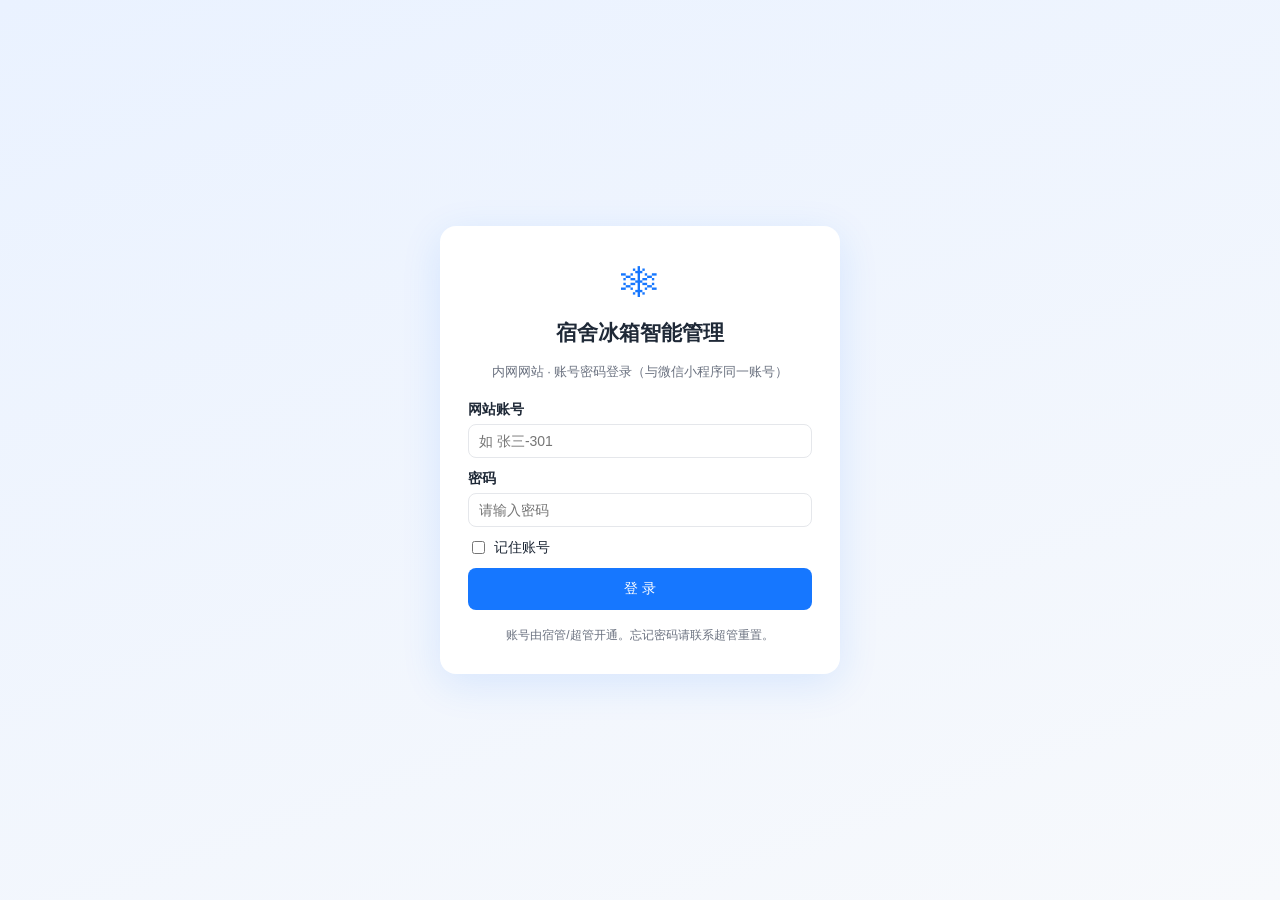
==== web/index.html @ 85faeb33 "新增独立网站前端与账号密码登录：web/ 原生HTML/JS 单页应用(学生+宿管/超管7个tab,扫码/CSV/盘点已适配浏览器)；后端 users 增网站账号列与 pbkdf2 口令,新增 web" ====
<!DOCTYPE html>
<html lang="zh-CN">
<head>
  <meta charset="UTF-8">
  <meta name="viewport" content="width=device-width, initial-scale=1">
  <title>宿舍冰箱智能管理</title>
  <link rel="stylesheet" href="style.css">
</head>
<body>
  <div id="app">
    <div id="loading" class="loading">加载中…</div>
  </div>
  <div id="toast" class="toast" hidden></div>

  <script src="config.js"></script>
  <script src="js/core.js"></script>
  <script src="js/scanner.js"></script>
  <script src="js/views/login.js"></script>
  <script src="js/views/student.js"></script>
  <script src="js/views/manager.js"></script>
  <script src="js/app.js"></script>
</body>
</html>
---- web/style.css ----
:root {
  --primary: #1677ff; --success: #22a06b; --danger: #ff4d4f; --warn: #faad14;
  --text: #1f2937; --muted: #6b7280; --border: #e5e7eb; --bg: #f5f7fa;
  --card: #fff; --radius: 12px; --shadow: 0 2px 10px rgba(0,0,0,.06);
}
* { box-sizing: border-box; }
body { margin: 0; font-family: -apple-system, "Microsoft YaHei", "PingFang SC", sans-serif;
  color: var(--text); background: var(--bg); font-size: 14px; line-height: 1.5; }
button, input, select, textarea { font-family: inherit; font-size: inherit; }
a { color: var(--primary); }
.loading { padding: 60px; text-align: center; color: var(--muted); }

/* 顶栏 */
.topbar { display: flex; align-items: center; gap: 18px; padding: 12px 22px; background: var(--card);
  border-bottom: 1px solid var(--border); position: sticky; top: 0; z-index: 20; }
.brand { font-size: 18px; font-weight: 700; color: var(--primary); }
.nav { display: flex; gap: 6px; flex: 1; }
.nav-item { border: 0; background: transparent; padding: 8px 16px; border-radius: 8px; cursor: pointer; color: var(--muted); }
.nav-item.on { background: #e8f1ff; color: var(--primary); font-weight: 600; }
.who { display: flex; align-items: center; gap: 8px; }
.badge { display: inline-block; padding: 2px 8px; border-radius: 99px; font-size: 12px; line-height: 1.6; }
.badge-blue { background: #e8f1ff; color: var(--primary); }
.badge-red { background: #fff1f0; color: var(--danger); }
.badge-yellow { background: #fffbe6; color: #b8860b; }
.badge-green { background: #eaf7f0; color: var(--success); }
.badge-gray { background: #f3f4f6; color: var(--muted); }

/* 布局 */
.wrap { max-width: 1180px; margin: 18px auto; padding: 0 16px; }
.grid { display: grid; gap: 14px; }
.g2 { grid-template-columns: repeat(2, 1fr); }
.g3 { grid-template-columns: repeat(3, 1fr); }
.g4 { grid-template-columns: repeat(4, 1fr); }
@media (max-width: 800px) { .g2, .g3, .g4 { grid-template-columns: 1fr; } }
.card { background: var(--card); border: 1px solid var(--border); border-radius: var(--radius);
  box-shadow: var(--shadow); padding: 16px; margin-bottom: 14px; }
.card-title { font-weight: 700; font-size: 15px; margin-bottom: 12px; display: flex; align-items: center; gap: 8px; }
.hd { display: flex; align-items: center; justify-content: space-between; gap: 10px; margin-bottom: 10px; }
.muted { color: var(--muted); font-size: 13px; }
.li-name { font-weight: 600; margin-bottom: 4px; }
.kv { padding: 10px 0; border-bottom: 1px dashed var(--border); }
.kv:last-child { border-bottom: 0; }
.empty { color: var(--muted); text-align: center; padding: 26px 0; }
.tabs { display: flex; gap: 6px; flex-wrap: wrap; margin-bottom: 14px; }
.tab { border: 1px solid var(--border); background: var(--card); padding: 7px 14px; border-radius: 8px; cursor: pointer; }
.tab.on, .tab.btn-on { border-color: var(--primary); color: var(--primary); background: #e8f1ff; }
.counts { display: flex; gap: 18px; flex-wrap: wrap; }

/* 按钮与表单 */
.btn { border: 1px solid transparent; border-radius: 8px; padding: 8px 14px; cursor: pointer;
  background: #f3f4f6; color: var(--text); }
.btn:hover { filter: brightness(.97); }
.btn:disabled { opacity: .55; cursor: not-allowed; }
.btn-primary { background: var(--primary); color: #fff; }
.btn-success { background: var(--success); color: #fff; }
.btn-danger { background: var(--danger); color: #fff; }
.btn-ghost { background: transparent; border-color: var(--border); }
.btn-sm { padding: 4px 10px; font-size: 12px; }
.btn-block { width: 100%; padding: 11px; margin-top: 6px; }
.btn-row { display: flex; gap: 8px; flex-wrap: wrap; margin-top: 10px; }
input, select, textarea { border: 1px solid var(--border); border-radius: 8px; padding: 8px 10px;
  background: #fff; color: var(--text); width: 100%; }
input:focus, select:focus, textarea:focus { outline: 2px solid #cfe0ff; border-color: var(--primary); }
label { display: block; margin: 10px 0 4px; font-weight: 600; }
.checkbox { display: flex; align-items: center; gap: 6px; font-weight: 400; }
.checkbox input { width: auto; }
.toolbar { display: flex; gap: 8px; flex-wrap: wrap; align-items: center; margin-bottom: 12px; }
.toolbar input, .toolbar select { width: auto; min-width: 130px; }

/* 表格 */
table { width: 100%; border-collapse: collapse; }
th, td { text-align: left; padding: 9px 8px; border-bottom: 1px solid var(--border); vertical-align: top; }
th { color: var(--muted); font-size: 12px; font-weight: 600; }
tr:last-child td { border-bottom: 0; }
.row-actions { display: flex; gap: 5px; flex-wrap: wrap; }

/* 登录页 */
.login-wrap { min-height: 100vh; display: flex; align-items: center; justify-content: center;
  background: linear-gradient(160deg, #eaf2ff, #f7f9fc); padding: 20px; }
.login-card { width: 100%; max-width: 400px; background: #fff; border-radius: 16px; padding: 30px 28px;
  box-shadow: 0 10px 40px rgba(22,119,255,.12); }
.login-card h1 { font-size: 21px; text-align: center; margin: 4px 0 6px; }
.login-card .muted { text-align: center; margin-bottom: 18px; }
.login-logo { text-align: center; font-size: 38px; color: var(--primary); }
.login-tip { text-align: center; color: var(--muted); font-size: 12px; margin-top: 16px; }

/* 弹层 / toast */
.modal-mask { position: fixed; inset: 0; background: rgba(0,0,0,.42); display: flex; align-items: center;
  justify-content: center; z-index: 100; padding: 16px; }
.modal { background: #fff; border-radius: 14px; padding: 20px; width: 100%; max-width: 420px; }
.modal-title { font-weight: 700; font-size: 16px; margin-bottom: 10px; }
.modal-body { color: var(--muted); margin-bottom: 12px; white-space: pre-wrap; }
.modal-input { margin-bottom: 14px; }
.modal-actions { display: flex; justify-content: flex-end; gap: 8px; }
.toast { position: fixed; left: 50%; bottom: 40px; transform: translateX(-50%); background: #1f2937;
  color: #fff; padding: 10px 18px; border-radius: 8px; z-index: 200; max-width: 80vw; }
.copy { color: var(--primary); cursor: pointer; margin-left: 6px; font-size: 12px; }
.qr-img { max-width: 220px; display: block; margin: 10px auto; }
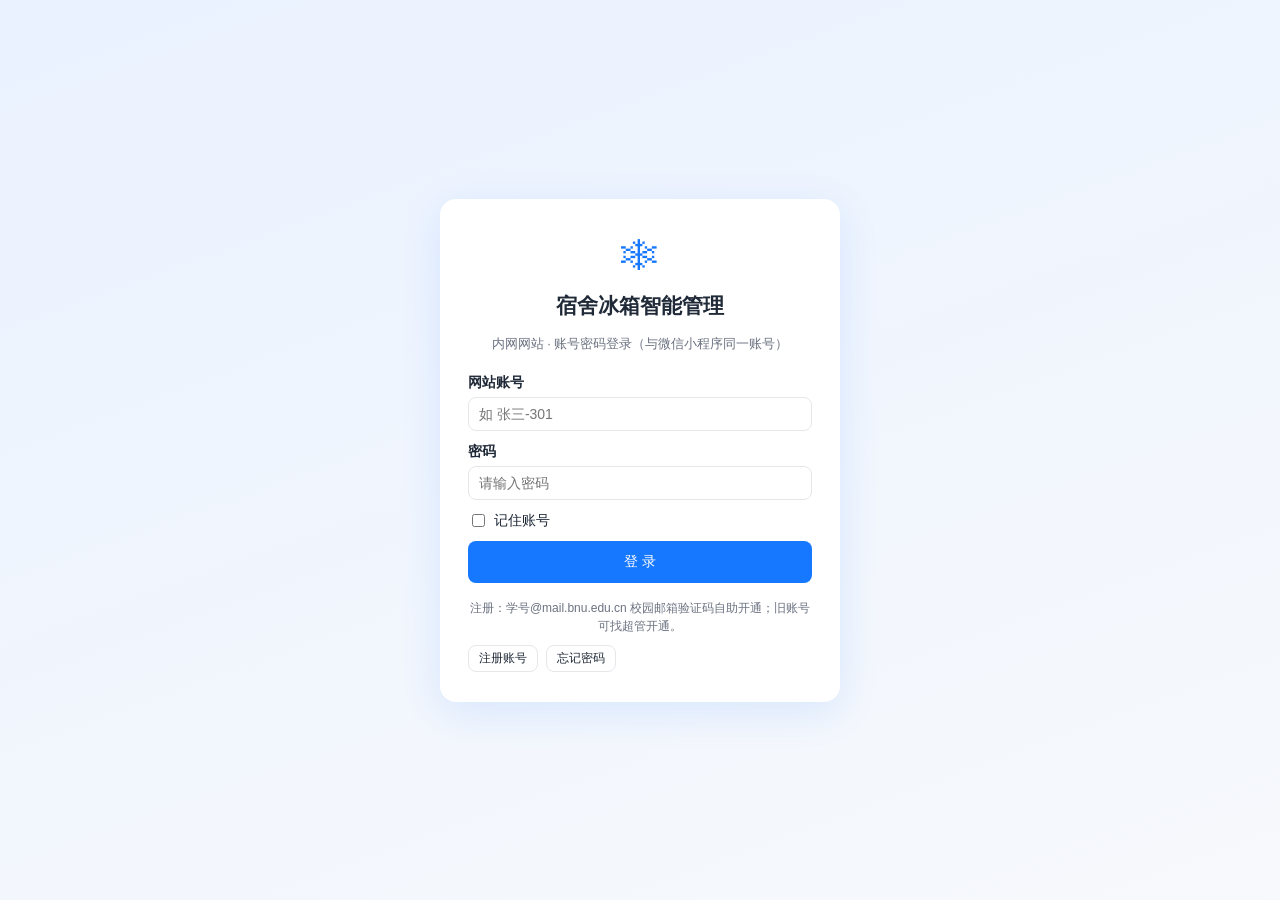
==== commit 2f3f3da5: "web-only分支：校园邮箱学号注册+验证码体系。users加email/student_id/email_verified,新建email_codes表;SMTP发信模块(凭据走环境变量不落盘);" ====
--- a/web/index.html
+++ b/web/index.html
@@ -16,6 +16,8 @@
   <script src="js/core.js"></script>
   <script src="js/scanner.js"></script>
   <script src="js/views/login.js"></script>
+  <script src="js/views/register.js"></script>
+  <script src="js/views/forgot.js"></script>
   <script src="js/views/student.js"></script>
   <script src="js/views/manager.js"></script>
   <script src="js/app.js"></script>
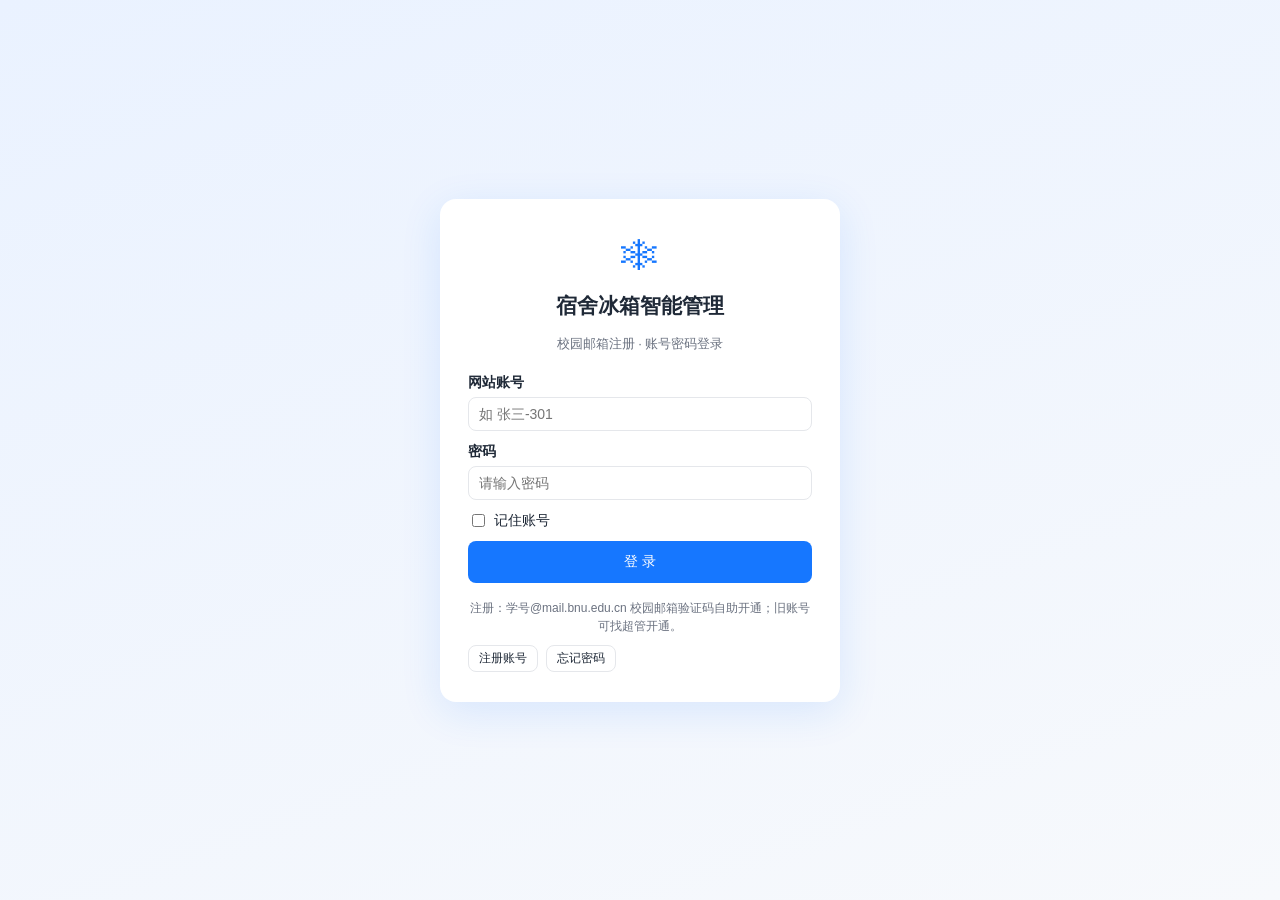
==== commit 9b21ae58: "手机扫码适配 HTTPS 高位端口：安卓用 BarcodeDetector、iPhone 用 jsQR 逐帧解二维码（新增 jsqr.min.js），摄像头不可用时提示并回落手动输码；config.j" ====
--- a/web/index.html
+++ b/web/index.html
@@ -14,6 +14,7 @@
 
   <script src="config.js"></script>
   <script src="js/core.js"></script>
+  <script src="js/jsqr.min.js"></script>
   <script src="js/scanner.js"></script>
   <script src="js/views/login.js"></script>
   <script src="js/views/register.js"></script>
